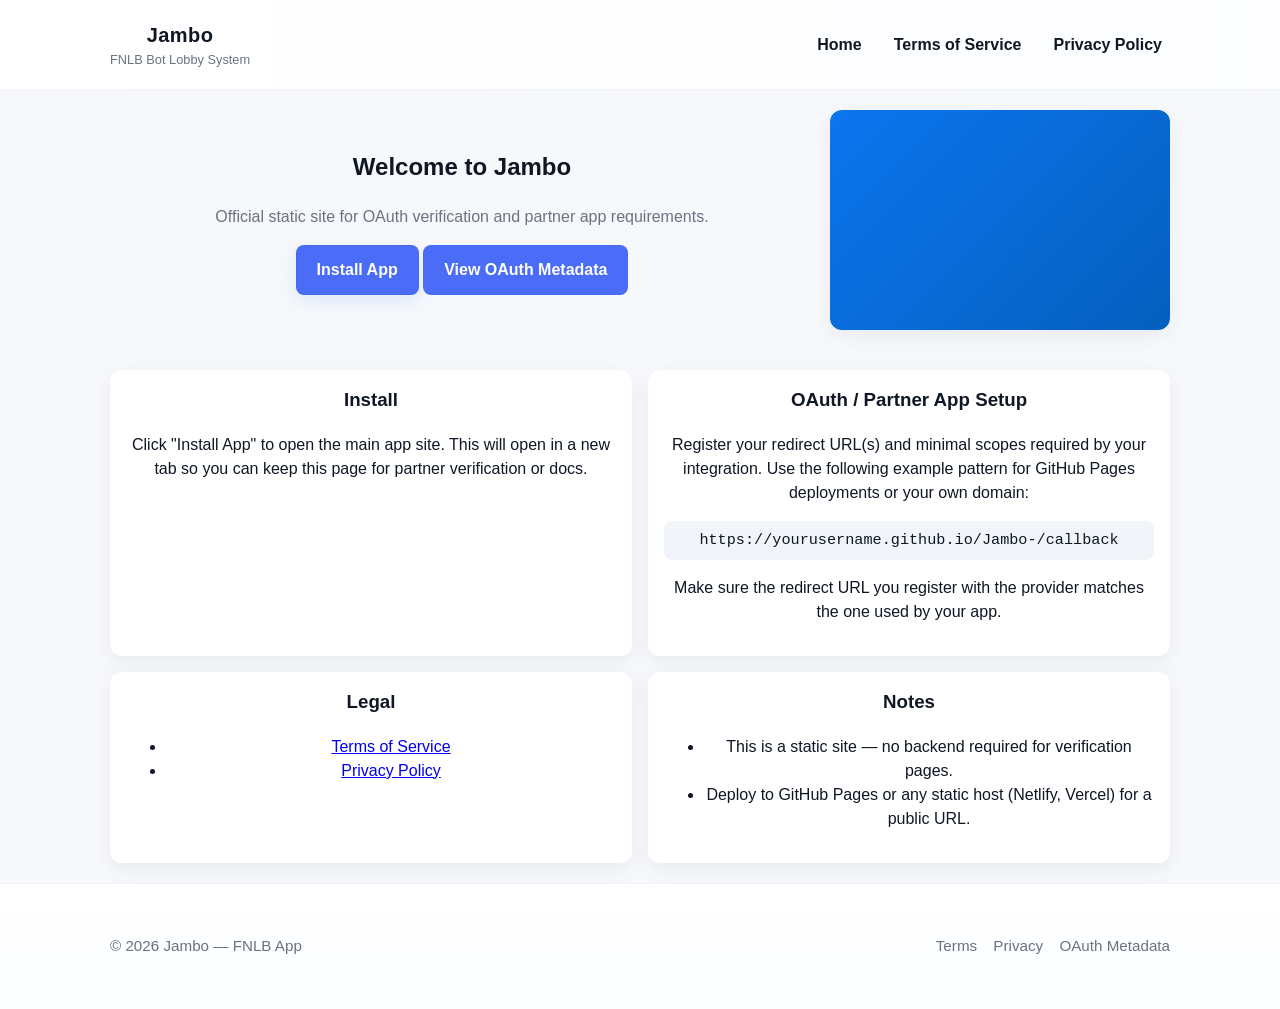
==== index.html @ c085e99d "Point Install button to jambofnlb.netlify.app/install.html and add install.html" ====
<!doctype html>
<html lang="en">
<head>
  <meta charset="utf-8" />
  <meta name="viewport" content="width=device-width, initial-scale=1" />
  <title>Jambo FNLB App</title>
  <link rel="stylesheet" href="style.css" />
</head>
<body>
  <header class="site-header">
    <div class="container header-inner">
      <div class="brand">
        <h1>Jambo</h1>
        <p class="tagline">FNLB Bot Lobby System</p>
      </div>

      <nav class="site-nav" aria-label="Main navigation">
        <a class="nav-link" href="index.html">Home</a>
        <a class="nav-link" href="tos.html">Terms of Service</a>
        <a class="nav-link" href="privacy.html">Privacy Policy</a>
      </nav>

      <button class="nav-toggle" aria-expanded="false" aria-controls="nav-menu" aria-label="Toggle navigation">
        ☰
      </button>
    </div>
    <div id="nav-menu" class="nav-menu" hidden>
      <a class="nav-link" href="index.html">Home</a>
      <a class="nav-link" href="tos.html">Terms of Service</a>
      <a class="nav-link" href="privacy.html">Privacy Policy</a>
    </div>
  </header>

  <main>
    <section class="hero container">
      <div class="hero-content">
        <h2>Welcome to Jambo</h2>
        <p class="lead">Official static site for OAuth verification and partner app requirements.</p>
        <p class="actions">
          <!-- Install button opens main site's install page in a new tab -->
          <a class="btn btn-primary" href="https://jambofnlb.netlify.app/install.html" target="_blank" rel="noopener noreferrer" aria-label="Open Jambo install page">Install App</a>
          <a class="btn btn-secondary" href="oauth-metadata.json" aria-label="View OAuth metadata">View OAuth Metadata</a>
        </p>
      </div>

      <div class="hero-illustration" aria-hidden="true">
        <!-- Decorative illustration area (can be replaced by an image) -->
      </div>
    </section>

    <section class="container grid">
      <article class="card">
        <h3>Install</h3>
        <p>Click "Install App" to open the main app site. This will open in a new tab so you can keep this page for partner verification or docs.</p>
      </article>

      <aside class="card">
        <h3>OAuth / Partner App Setup</h3>
        <p>Register your redirect URL(s) and minimal scopes required by your integration. Use the following example pattern for GitHub Pages deployments or your own domain:</p>
        <pre class="mono">https://yourusername.github.io/Jambo-/callback</pre>
        <p>Make sure the redirect URL you register with the provider matches the one used by your app.</p>
      </aside>

      <article class="card">
        <h3>Legal</h3>
        <ul>
          <li><a href="tos.html">Terms of Service</a></li>
          <li><a href="privacy.html">Privacy Policy</a></li>
        </ul>
      </article>

      <article class="card">
        <h3>Notes</h3>
        <ul>
          <li>This is a static site — no backend required for verification pages.</li>
          <li>Deploy to GitHub Pages or any static host (Netlify, Vercel) for a public URL.</li>
        </ul>
      </article>
    </section>
  </main>

  <footer class="site-footer">
    <div class="container footer-inner">
      <p>© <span id="year"></span> Jambo — FNLB App</p>
      <nav class="footer-nav" aria-label="Footer navigation">
        <a href="tos.html">Terms</a>
        <a href="privacy.html">Privacy</a>
        <a href="oauth-metadata.json">OAuth Metadata</a>
      </nav>
    </div>
  </footer>

  <script>
    // Set current year
    document.getElementById('year').textContent = new Date().getFullYear();

    // Mobile nav toggle
    (function () {
      var btn = document.querySelector('.nav-toggle');
      var menu = document.getElementById('nav-menu');
      if (!btn || !menu) return;
      btn.addEventListener('click', function () {
        var expanded = btn.getAttribute('aria-expanded') === 'true';
        btn.setAttribute('aria-expanded', String(!expanded));
        if (expanded) {
          menu.hidden = true;
        } else {
          menu.hidden = false;
        }
      });
    })();
  </script>
</body>
</html>
---- style.css ----
:root{
  --bg: #f7f8fb;
  --card: #ffffff;
  --muted: #6b7280;
  --accent: #0b76ef;
  --accent-600: #055fbe;
  --shadow: 0 6px 20px rgba(13, 18, 25, 0.06);
  --radius: 12px;
  --maxw: 1100px;
  --gap: 1rem;
  --text: #0f1724;
  --mono-bg: #f1f5f9;
}

*{box-sizing:border-box}
html,body{height:100%}
body{
  margin:0;
  font-family: Inter, system-ui, -apple-system, "Segoe UI", Roboto, "Helvetica Neue", Arial;
  background:var(--bg);
  color:var(--text);
  -webkit-font-smoothing:antialiased;
  -moz-osx-font-smoothing:grayscale;
  line-height:1.5;
  -webkit-tap-highlight-color: transparent;
}

/* Layout container */
.container{
  width:calc(100% - 2rem);
  max-width:var(--maxw);
  margin-left:auto;
  margin-right:auto;
  padding:1rem 0;
}

/* Header */
.site-header{
  background:linear-gradient(90deg, #fff, #fcfdff);
  border-bottom:1px solid rgba(15,23,36,0.04);
  position:sticky;
  top:0;
  z-index:40;
}
.header-inner{
  display:flex;
  align-items:center;
  gap:1rem;
  justify-content:space-between;
}
.brand h1{
  margin:0;
  font-size:1.25rem;
  letter-spacing:0.4px;
}
.tagline{
  margin:0;
  font-size:0.8rem;
  color:var(--muted);
}

/* Nav */
.site-nav{
  display:flex;
  gap:1rem;
  align-items:center;
}
.site-nav .nav-link{
  color:var(--text);
  text-decoration:none;
  font-weight:600;
  padding:0.5rem;
  border-radius:8px;
}
.site-nav .nav-link:hover{
  background:rgba(11,118,239,0.06);
}

/* Mobile nav toggle (visible on small screens) */
.nav-toggle{
  display:none;
  background:transparent;
  border:0;
  font-size:1.25rem;
  cursor:pointer;
  padding:0.5rem;
}

/* Nav menu for mobile (hidden by default) */
.nav-menu{
  background:var(--card);
  border-top:1px solid rgba(15,23,36,0.04);
  padding:0.75rem 1rem;
  display:flex;
  gap:0.5rem;
  flex-direction:column;
}
.nav-menu .nav-link{
  padding:0.5rem 0.25rem;
}

/* Hero */
.hero{
  display:flex;
  gap:1rem;
  align-items:center;
  padding:2rem 0;
}
.hero-content{
  flex:1 1 420px;
}
.lead{color:var(--muted);margin-top:0.25rem}
.hero-illustration{
  flex:0 0 220px;
  height:150px;
  background:linear-gradient(135deg,var(--accent),var(--accent-600));
  border-radius:12px;
  box-shadow:var(--shadow);
}

/* Buttons */
.btn{
  display:inline-block;
  text-decoration:none;
  padding:0.6rem 1rem;
  border-radius:10px;
  font-weight:600;
  text-align:center;
  cursor:pointer;
}
.btn-primary{
  background:var(--accent);
  color:white;
  border:1px solid rgba(0,0,0,0.04);
  box-shadow:0 6px 18px rgba(11,118,239,0.12);
}
.btn-primary:hover{
  background:var(--accent-600);
}
.btn-secondary{
  background:transparent;
  color:var(--accent-600);
  border:1px solid rgba(11,118,239,0.12);
}

/* Grid of cards */
.grid{
  display:grid;
  gap:1rem;
  grid-template-columns: 1fr;
  padding-bottom:2rem;
}
.card{
  background:var(--card);
  padding:1rem;
  border-radius:var(--radius);
  box-shadow:var(--shadow);
}
.card h3{margin-top:0}
.mono{
  background:var(--mono-bg);
  padding:0.5rem;
  border-radius:8px;
  overflow:auto;
  margin:0.5rem 0;
  font-family: ui-monospace, SFMono-Regular, Menlo, Monaco, "Roboto Mono", monospace;
  font-size:0.95rem;
  color:var(--text);
}

/* Footer */
.site-footer{
  border-top:1px solid rgba(15,23,36,0.04);
  background:linear-gradient(180deg, #fff, #fbfdff);
  padding:1rem 0;
}
.footer-inner{
  display:flex;
  gap:1rem;
  align-items:center;
  justify-content:space-between;
  font-size:0.95rem;
  color:var(--muted);
}
.footer-nav a{color:var(--muted);text-decoration:none;margin-left:0.75rem}
.footer-nav a:hover{text-decoration:underline}

/* Responsive breakpoints */
@media (min-width: 720px){
  .grid{
    grid-template-columns: repeat(2, 1fr);
  }
  .hero{
    padding:3rem 0;
  }
  .hero-illustration{
    height:220px;
    flex-basis:340px;
  }
  .nav-toggle{display:none}
  .nav-menu{display:none !important}
}

@media (max-width: 719px){
  .header-inner{align-items:flex-start}
  .site-nav{display:none}
  .nav-toggle{display:inline-block}
  .hero{flex-direction:column; align-items:flex-start}
  .hero-illustration{width:100%; height:140px; margin-top:1rem}
  .footer-inner{flex-direction:column; gap:0.5rem; align-items:flex-start}
  .container{width:calc(100% - 2rem)}
}

/* Accessibility improvements */
a:focus, button:focus { outline:3px solid rgba(11,118,239,0.15); outline-offset:2px; }

/* User requested simple mobile/desktop CSS overrides */
body {
  margin: 0;
  font-family: Arial, sans-serif;
  text-align: center;
}

.btn {
  display: inline-block;
  padding: 12px 20px;
  background: #4a6cf7;
  color: white;
  border-radius: 8px;
  text-decoration: none;
}

.container {
  padding: 20px;
}

@media (max-width: 600px) {
  .btn {
    width: 90%;
    display: block;
    margin: 10px auto;
  }
}
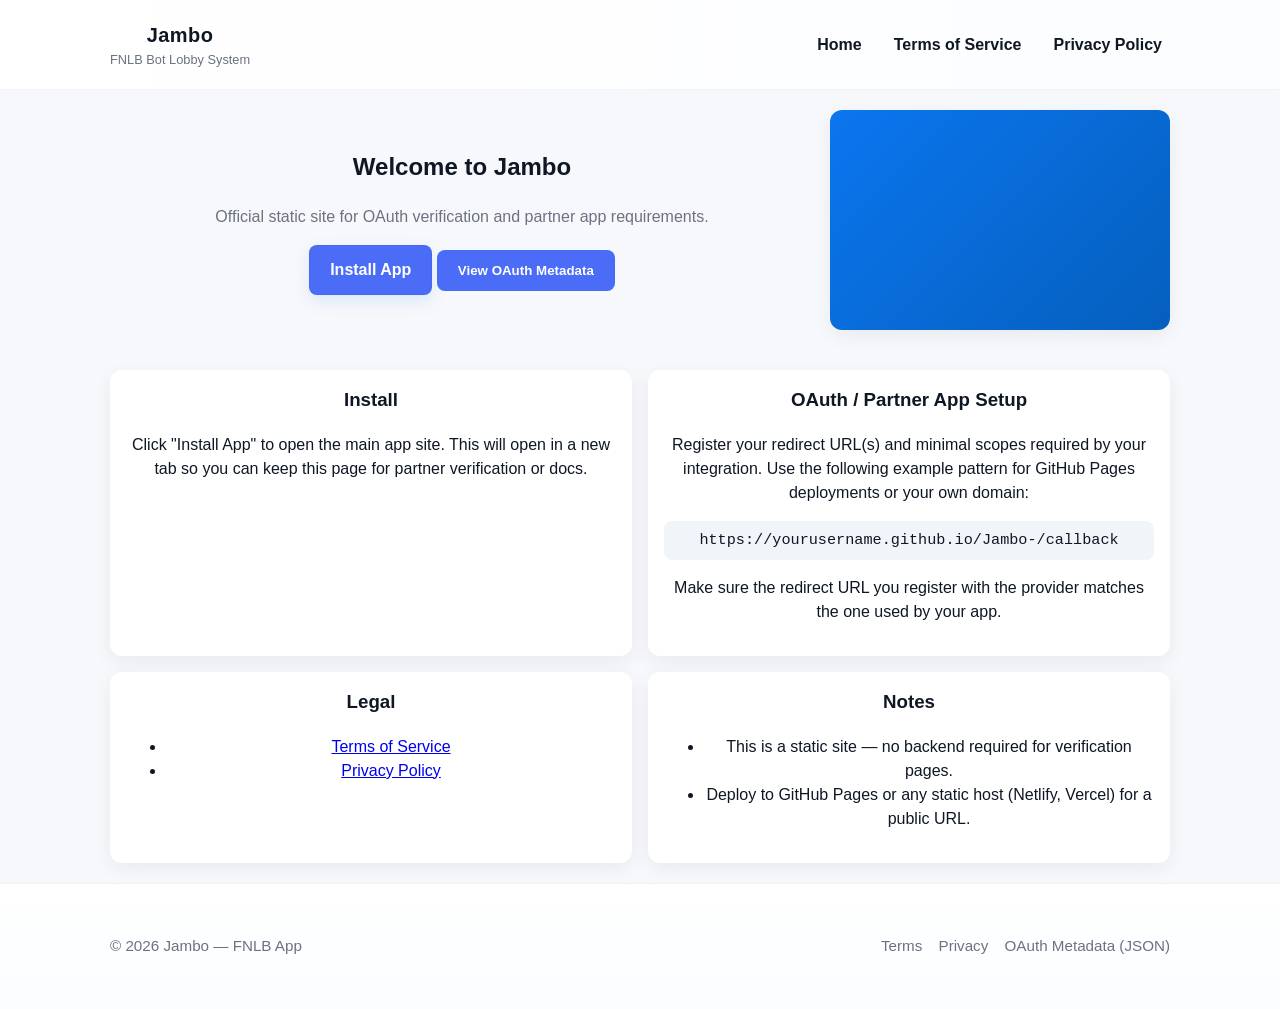
==== commit 29b175b5: "Fix: Display OAuth metadata in formatted modal instead of raw JSON" ====
--- a/index.html
+++ b/index.html
@@ -5,6 +5,76 @@
   <meta name="viewport" content="width=device-width, initial-scale=1" />
   <title>Jambo FNLB App</title>
   <link rel="stylesheet" href="style.css" />
+  <style>
+    /* Modal styles */
+    .modal {
+      display: none;
+      position: fixed;
+      z-index: 1000;
+      left: 0;
+      top: 0;
+      width: 100%;
+      height: 100%;
+      background-color: rgba(0, 0, 0, 0.5);
+    }
+
+    .modal.active {
+      display: flex;
+      align-items: center;
+      justify-content: center;
+    }
+
+    .modal-content {
+      background-color: #fefefe;
+      padding: 20px;
+      border-radius: 8px;
+      max-width: 500px;
+      width: 90%;
+      max-height: 80vh;
+      overflow-y: auto;
+      box-shadow: 0 4px 6px rgba(0, 0, 0, 0.1);
+    }
+
+    .modal-header {
+      display: flex;
+      justify-content: space-between;
+      align-items: center;
+      margin-bottom: 15px;
+      border-bottom: 1px solid #e0e0e0;
+      padding-bottom: 10px;
+    }
+
+    .modal-header h2 {
+      margin: 0;
+      font-size: 1.5rem;
+    }
+
+    .modal-close {
+      background: none;
+      border: none;
+      font-size: 1.5rem;
+      cursor: pointer;
+      color: #666;
+    }
+
+    .modal-close:hover {
+      color: #000;
+    }
+
+    .modal-body pre {
+      background-color: #f5f5f5;
+      padding: 15px;
+      border-radius: 4px;
+      overflow-x: auto;
+      border: 1px solid #ddd;
+    }
+
+    .modal-body code {
+      font-family: 'Courier New', monospace;
+      font-size: 0.9rem;
+      color: #333;
+    }
+  </style>
 </head>
 <body>
   <header class="site-header">
@@ -39,7 +109,7 @@
         <p class="actions">
           <!-- Install button opens main site's install page in a new tab -->
           <a class="btn btn-primary" href="https://jambofnlb.netlify.app/install.html" target="_blank" rel="noopener noreferrer" aria-label="Open Jambo install page">Install App</a>
-          <a class="btn btn-secondary" href="oauth-metadata.json" aria-label="View OAuth metadata">View OAuth Metadata</a>
+          <button class="btn btn-secondary" id="oauthBtn" aria-label="View OAuth metadata">View OAuth Metadata</button>
         </p>
       </div>
 
@@ -79,13 +149,26 @@
     </section>
   </main>
 
+  <!-- OAuth Metadata Modal -->
+  <div id="oauthModal" class="modal">
+    <div class="modal-content">
+      <div class="modal-header">
+        <h2>OAuth Metadata</h2>
+        <button class="modal-close" id="closeModal" aria-label="Close modal">&times;</button>
+      </div>
+      <div class="modal-body">
+        <pre><code id="metadataContent"></code></pre>
+      </div>
+    </div>
+  </div>
+
   <footer class="site-footer">
     <div class="container footer-inner">
       <p>© <span id="year"></span> Jambo — FNLB App</p>
       <nav class="footer-nav" aria-label="Footer navigation">
         <a href="tos.html">Terms</a>
         <a href="privacy.html">Privacy</a>
-        <a href="oauth-metadata.json">OAuth Metadata</a>
+        <a href="oauth-metadata.json">OAuth Metadata (JSON)</a>
       </nav>
     </div>
   </footer>
@@ -109,6 +192,52 @@
         }
       });
     })();
+
+    // OAuth Metadata Modal
+    (function () {
+      var oauthBtn = document.getElementById('oauthBtn');
+      var modal = document.getElementById('oauthModal');
+      var closeBtn = document.getElementById('closeModal');
+      var metadataContent = document.getElementById('metadataContent');
+
+      if (!oauthBtn || !modal || !closeBtn) return;
+
+      // Open modal and fetch metadata
+      oauthBtn.addEventListener('click', function () {
+        fetch('oauth-metadata.json')
+          .then(function (response) {
+            return response.json();
+          })
+          .then(function (data) {
+            metadataContent.textContent = JSON.stringify(data, null, 2);
+            modal.classList.add('active');
+          })
+          .catch(function (error) {
+            console.error('Error loading metadata:', error);
+            metadataContent.textContent = 'Error loading OAuth metadata';
+            modal.classList.add('active');
+          });
+      });
+
+      // Close modal on X button
+      closeBtn.addEventListener('click', function () {
+        modal.classList.remove('active');
+      });
+
+      // Close modal on background click
+      modal.addEventListener('click', function (event) {
+        if (event.target === modal) {
+          modal.classList.remove('active');
+        }
+      });
+
+      // Close modal on Escape key
+      document.addEventListener('keydown', function (event) {
+        if (event.key === 'Escape' && modal.classList.contains('active')) {
+          modal.classList.remove('active');
+        }
+      });
+    })();
   </script>
 </body>
-</html>
+</html>
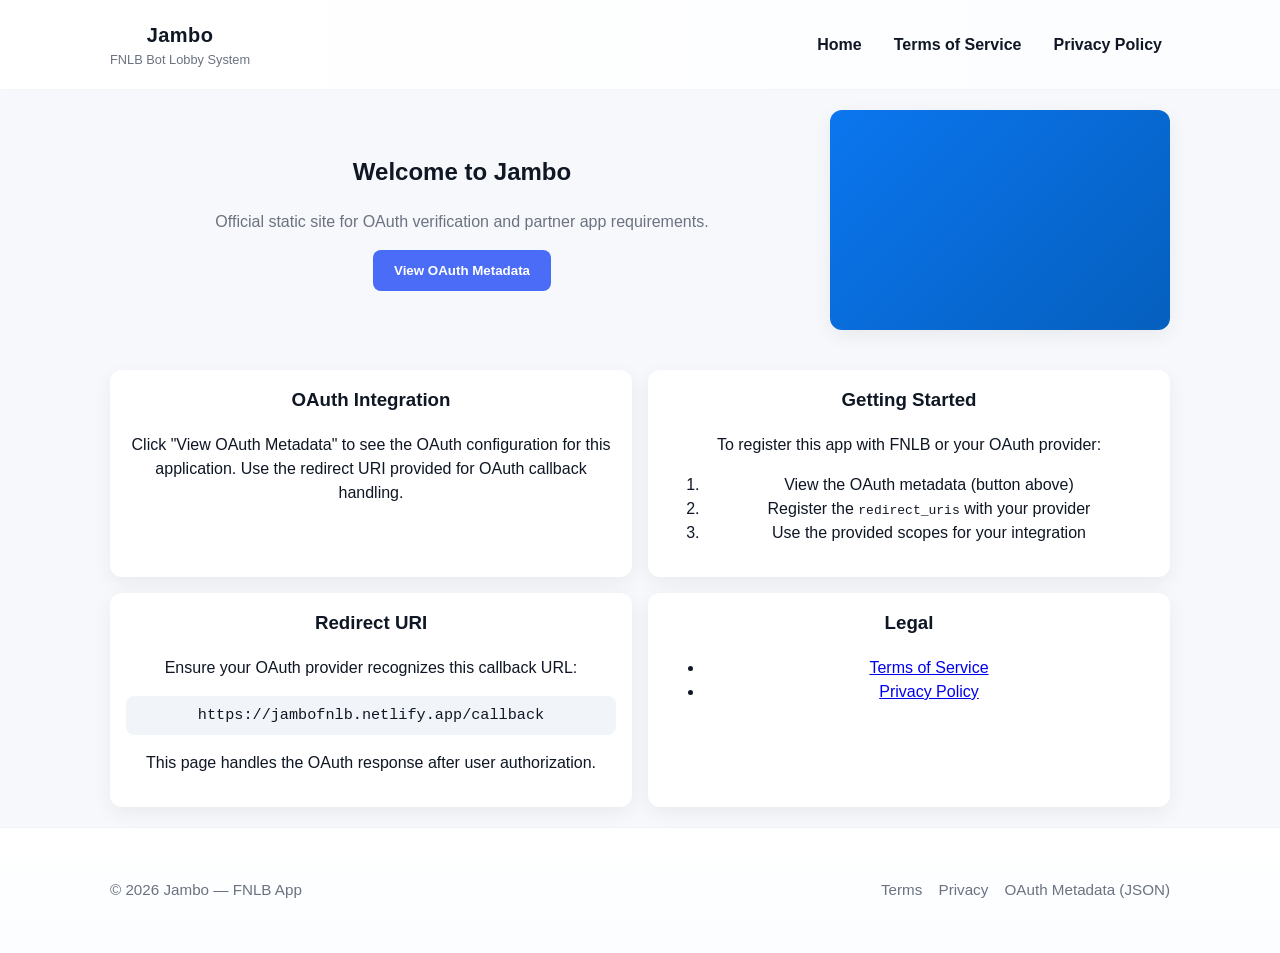
==== commit 1ea5817b: "Fix: Remove install button loop - use proper documentation/OAuth setup instructions" ====
--- a/index.html
+++ b/index.html
@@ -107,8 +107,6 @@
         <h2>Welcome to Jambo</h2>
         <p class="lead">Official static site for OAuth verification and partner app requirements.</p>
         <p class="actions">
-          <!-- Install button opens main site's install page in a new tab -->
-          <a class="btn btn-primary" href="https://jambofnlb.netlify.app/install.html" target="_blank" rel="noopener noreferrer" aria-label="Open Jambo install page">Install App</a>
           <button class="btn btn-secondary" id="oauthBtn" aria-label="View OAuth metadata">View OAuth Metadata</button>
         </p>
       </div>
@@ -120,30 +118,32 @@
 
     <section class="container grid">
       <article class="card">
-        <h3>Install</h3>
-        <p>Click "Install App" to open the main app site. This will open in a new tab so you can keep this page for partner verification or docs.</p>
+        <h3>OAuth Integration</h3>
+        <p>Click "View OAuth Metadata" to see the OAuth configuration for this application. Use the redirect URI provided for OAuth callback handling.</p>
       </article>
 
       <aside class="card">
-        <h3>OAuth / Partner App Setup</h3>
-        <p>Register your redirect URL(s) and minimal scopes required by your integration. Use the following example pattern for GitHub Pages deployments or your own domain:</p>
-        <pre class="mono">https://yourusername.github.io/Jambo-/callback</pre>
-        <p>Make sure the redirect URL you register with the provider matches the one used by your app.</p>
+        <h3>Getting Started</h3>
+        <p>To register this app with FNLB or your OAuth provider:</p>
+        <ol>
+          <li>View the OAuth metadata (button above)</li>
+          <li>Register the <code>redirect_uris</code> with your provider</li>
+          <li>Use the provided scopes for your integration</li>
+        </ol>
       </aside>
+
+      <article class="card">
+        <h3>Redirect URI</h3>
+        <p>Ensure your OAuth provider recognizes this callback URL:</p>
+        <pre class="mono">https://jambofnlb.netlify.app/callback</pre>
+        <p>This page handles the OAuth response after user authorization.</p>
+      </article>
 
       <article class="card">
         <h3>Legal</h3>
         <ul>
           <li><a href="tos.html">Terms of Service</a></li>
           <li><a href="privacy.html">Privacy Policy</a></li>
-        </ul>
-      </article>
-
-      <article class="card">
-        <h3>Notes</h3>
-        <ul>
-          <li>This is a static site — no backend required for verification pages.</li>
-          <li>Deploy to GitHub Pages or any static host (Netlify, Vercel) for a public URL.</li>
         </ul>
       </article>
     </section>
@@ -240,4 +240,4 @@
     })();
   </script>
 </body>
-</html>+</html>
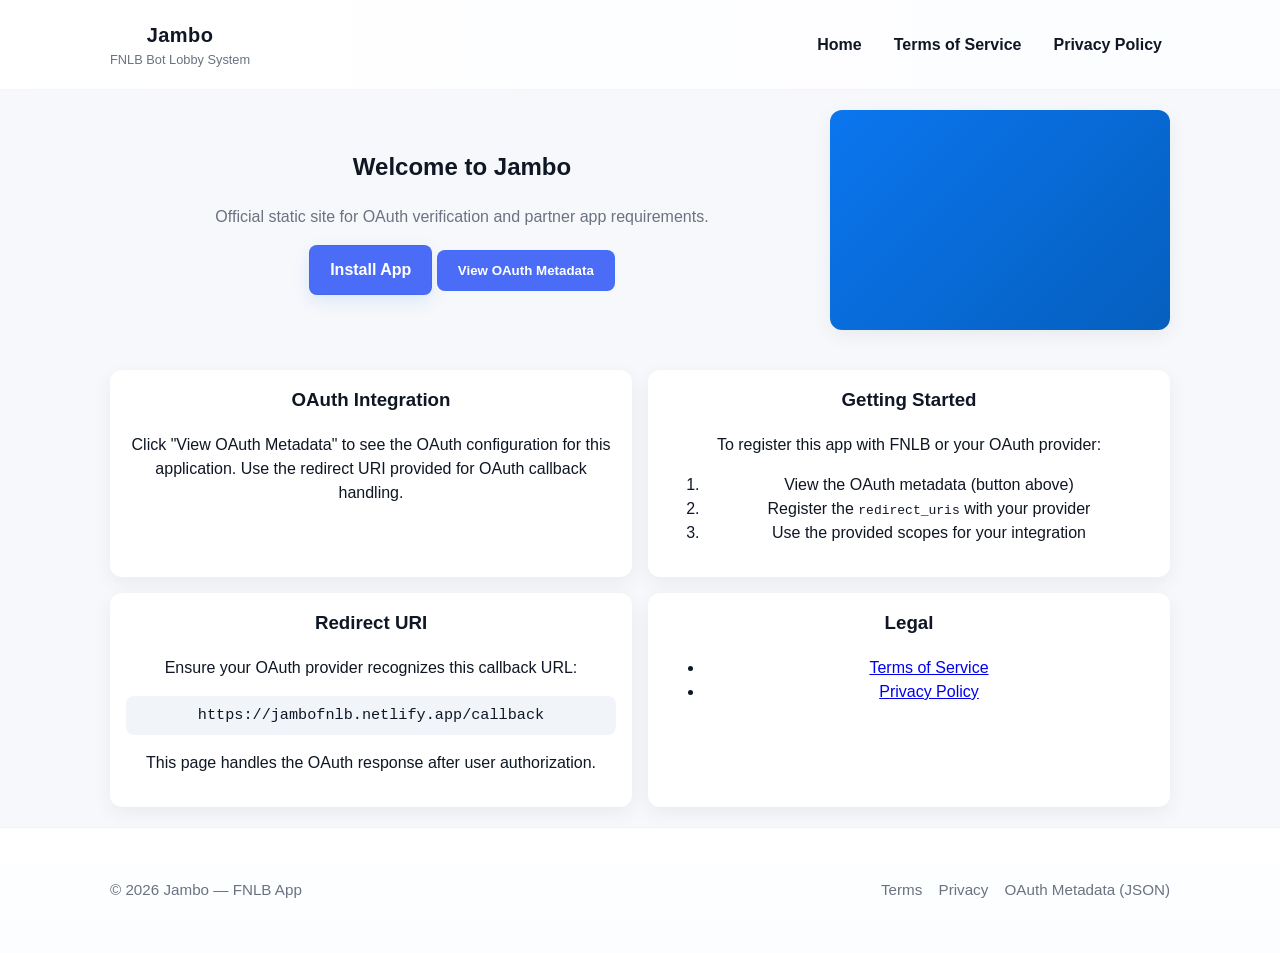
==== commit b6d7d661: "Add Install App button back to index.html" ====
--- a/index.html
+++ b/index.html
@@ -107,6 +107,7 @@
         <h2>Welcome to Jambo</h2>
         <p class="lead">Official static site for OAuth verification and partner app requirements.</p>
         <p class="actions">
+          <a class="btn btn-primary" href="install.html" aria-label="Install Jambo app">Install App</a>
           <button class="btn btn-secondary" id="oauthBtn" aria-label="View OAuth metadata">View OAuth Metadata</button>
         </p>
       </div>
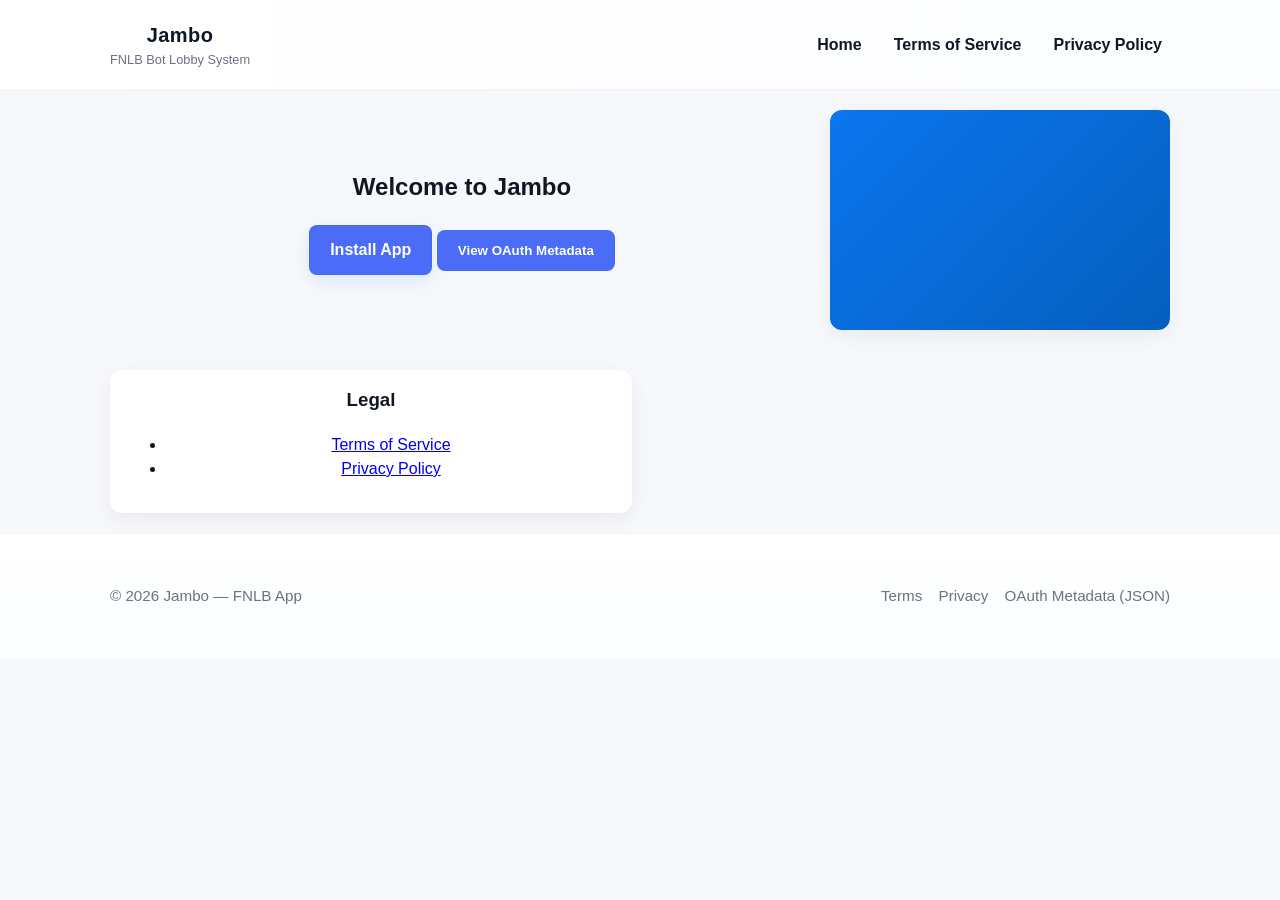
==== commit e08bc289: "Clean up index.html: Remove unnecessary OAuth/verification text and cards" ====
--- a/index.html
+++ b/index.html
@@ -105,7 +105,6 @@
     <section class="hero container">
       <div class="hero-content">
         <h2>Welcome to Jambo</h2>
-        <p class="lead">Official static site for OAuth verification and partner app requirements.</p>
         <p class="actions">
           <a class="btn btn-primary" href="install.html" aria-label="Install Jambo app">Install App</a>
           <button class="btn btn-secondary" id="oauthBtn" aria-label="View OAuth metadata">View OAuth Metadata</button>
@@ -118,28 +117,6 @@
     </section>
 
     <section class="container grid">
-      <article class="card">
-        <h3>OAuth Integration</h3>
-        <p>Click "View OAuth Metadata" to see the OAuth configuration for this application. Use the redirect URI provided for OAuth callback handling.</p>
-      </article>
-
-      <aside class="card">
-        <h3>Getting Started</h3>
-        <p>To register this app with FNLB or your OAuth provider:</p>
-        <ol>
-          <li>View the OAuth metadata (button above)</li>
-          <li>Register the <code>redirect_uris</code> with your provider</li>
-          <li>Use the provided scopes for your integration</li>
-        </ol>
-      </aside>
-
-      <article class="card">
-        <h3>Redirect URI</h3>
-        <p>Ensure your OAuth provider recognizes this callback URL:</p>
-        <pre class="mono">https://jambofnlb.netlify.app/callback</pre>
-        <p>This page handles the OAuth response after user authorization.</p>
-      </article>
-
       <article class="card">
         <h3>Legal</h3>
         <ul>
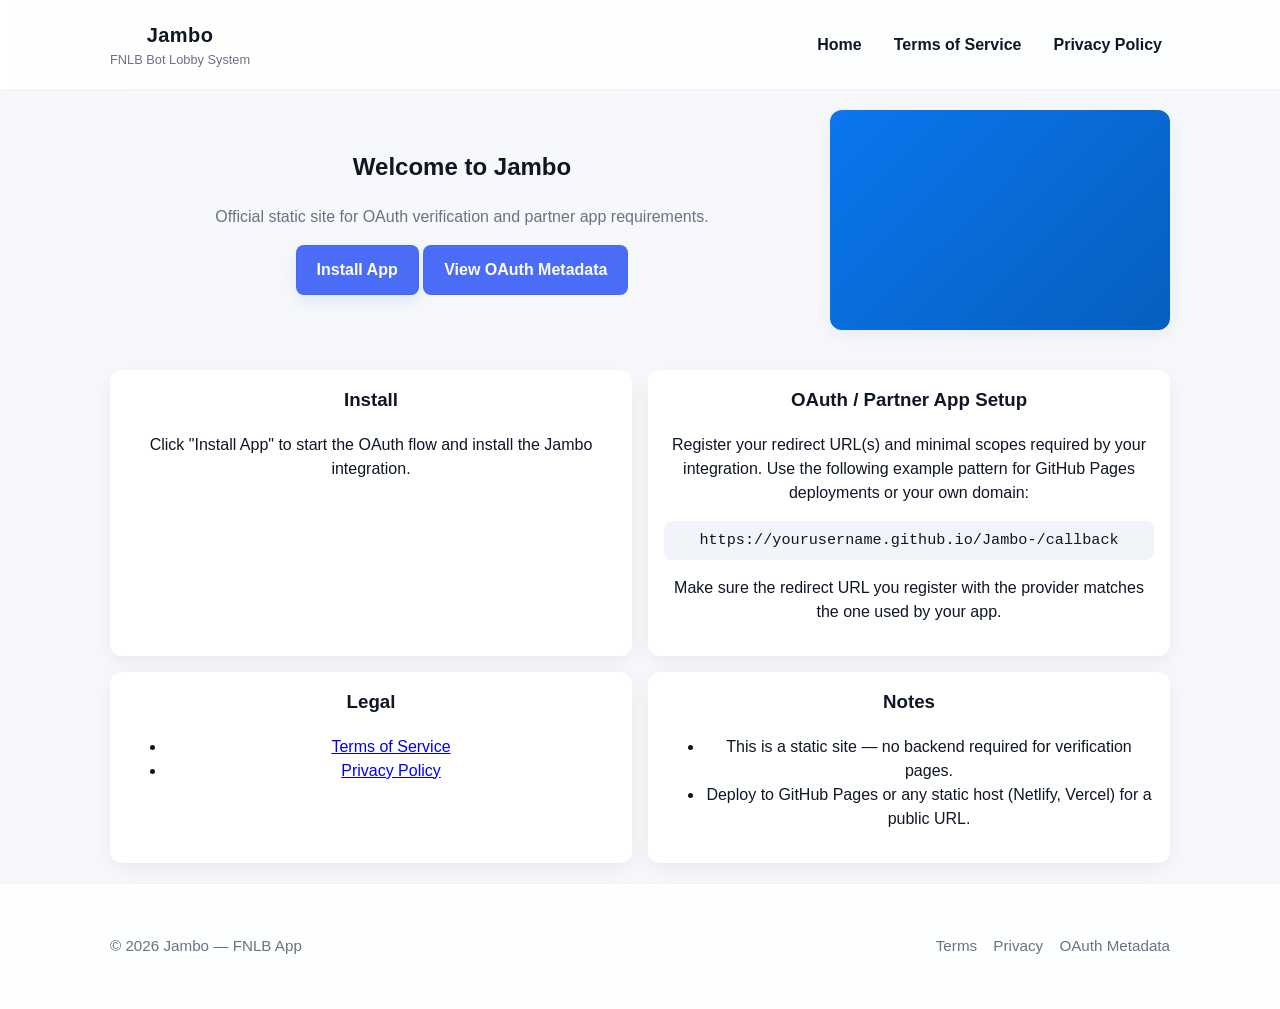
==== commit 59e5be17: "Update Install links to FNLB OAuth authorize URL" ====
--- a/index.html
+++ b/index.html
@@ -5,76 +5,6 @@
   <meta name="viewport" content="width=device-width, initial-scale=1" />
   <title>Jambo FNLB App</title>
   <link rel="stylesheet" href="style.css" />
-  <style>
-    /* Modal styles */
-    .modal {
-      display: none;
-      position: fixed;
-      z-index: 1000;
-      left: 0;
-      top: 0;
-      width: 100%;
-      height: 100%;
-      background-color: rgba(0, 0, 0, 0.5);
-    }
-
-    .modal.active {
-      display: flex;
-      align-items: center;
-      justify-content: center;
-    }
-
-    .modal-content {
-      background-color: #fefefe;
-      padding: 20px;
-      border-radius: 8px;
-      max-width: 500px;
-      width: 90%;
-      max-height: 80vh;
-      overflow-y: auto;
-      box-shadow: 0 4px 6px rgba(0, 0, 0, 0.1);
-    }
-
-    .modal-header {
-      display: flex;
-      justify-content: space-between;
-      align-items: center;
-      margin-bottom: 15px;
-      border-bottom: 1px solid #e0e0e0;
-      padding-bottom: 10px;
-    }
-
-    .modal-header h2 {
-      margin: 0;
-      font-size: 1.5rem;
-    }
-
-    .modal-close {
-      background: none;
-      border: none;
-      font-size: 1.5rem;
-      cursor: pointer;
-      color: #666;
-    }
-
-    .modal-close:hover {
-      color: #000;
-    }
-
-    .modal-body pre {
-      background-color: #f5f5f5;
-      padding: 15px;
-      border-radius: 4px;
-      overflow-x: auto;
-      border: 1px solid #ddd;
-    }
-
-    .modal-body code {
-      font-family: 'Courier New', monospace;
-      font-size: 0.9rem;
-      color: #333;
-    }
-  </style>
 </head>
 <body>
   <header class="site-header">
@@ -105,9 +35,11 @@
     <section class="hero container">
       <div class="hero-content">
         <h2>Welcome to Jambo</h2>
+        <p class="lead">Official static site for OAuth verification and partner app requirements.</p>
         <p class="actions">
-          <a class="btn btn-primary" href="install.html" aria-label="Install Jambo app">Install App</a>
-          <button class="btn btn-secondary" id="oauthBtn" aria-label="View OAuth metadata">View OAuth Metadata</button>
+          <!-- Install button opens the FNLB OAuth authorize URL -->
+          <a class="btn btn-primary" href="https://fnlb.net/oauth2/authorize?client_id=6a39c374ac69cccda0fa24bf&scope=bots.read+bots.run&response_type=code&redirect_uri=https%3A%2F%2Fjambofnlb.netlify.app%2Fcallback" target="_blank" rel="noopener noreferrer" aria-label="Install Jambo via FNLB">Install App</a>
+          <a class="btn btn-secondary" href="oauth-metadata.json" aria-label="View OAuth metadata">View OAuth Metadata</a>
         </p>
       </div>
 
@@ -118,27 +50,34 @@
 
     <section class="container grid">
       <article class="card">
+        <h3>Install</h3>
+        <p>Click "Install App" to start the OAuth flow and install the Jambo integration.</p>
+      </article>
+
+      <aside class="card">
+        <h3>OAuth / Partner App Setup</h3>
+        <p>Register your redirect URL(s) and minimal scopes required by your integration. Use the following example pattern for GitHub Pages deployments or your own domain:</p>
+        <pre class="mono">https://yourusername.github.io/Jambo-/callback</pre>
+        <p>Make sure the redirect URL you register with the provider matches the one used by your app.</p>
+      </aside>
+
+      <article class="card">
         <h3>Legal</h3>
         <ul>
           <li><a href="tos.html">Terms of Service</a></li>
           <li><a href="privacy.html">Privacy Policy</a></li>
         </ul>
       </article>
+
+      <article class="card">
+        <h3>Notes</h3>
+        <ul>
+          <li>This is a static site — no backend required for verification pages.</li>
+          <li>Deploy to GitHub Pages or any static host (Netlify, Vercel) for a public URL.</li>
+        </ul>
+      </article>
     </section>
   </main>
-
-  <!-- OAuth Metadata Modal -->
-  <div id="oauthModal" class="modal">
-    <div class="modal-content">
-      <div class="modal-header">
-        <h2>OAuth Metadata</h2>
-        <button class="modal-close" id="closeModal" aria-label="Close modal">&times;</button>
-      </div>
-      <div class="modal-body">
-        <pre><code id="metadataContent"></code></pre>
-      </div>
-    </div>
-  </div>
 
   <footer class="site-footer">
     <div class="container footer-inner">
@@ -146,7 +85,7 @@
       <nav class="footer-nav" aria-label="Footer navigation">
         <a href="tos.html">Terms</a>
         <a href="privacy.html">Privacy</a>
-        <a href="oauth-metadata.json">OAuth Metadata (JSON)</a>
+        <a href="oauth-metadata.json">OAuth Metadata</a>
       </nav>
     </div>
   </footer>
@@ -170,52 +109,6 @@
         }
       });
     })();
-
-    // OAuth Metadata Modal
-    (function () {
-      var oauthBtn = document.getElementById('oauthBtn');
-      var modal = document.getElementById('oauthModal');
-      var closeBtn = document.getElementById('closeModal');
-      var metadataContent = document.getElementById('metadataContent');
-
-      if (!oauthBtn || !modal || !closeBtn) return;
-
-      // Open modal and fetch metadata
-      oauthBtn.addEventListener('click', function () {
-        fetch('oauth-metadata.json')
-          .then(function (response) {
-            return response.json();
-          })
-          .then(function (data) {
-            metadataContent.textContent = JSON.stringify(data, null, 2);
-            modal.classList.add('active');
-          })
-          .catch(function (error) {
-            console.error('Error loading metadata:', error);
-            metadataContent.textContent = 'Error loading OAuth metadata';
-            modal.classList.add('active');
-          });
-      });
-
-      // Close modal on X button
-      closeBtn.addEventListener('click', function () {
-        modal.classList.remove('active');
-      });
-
-      // Close modal on background click
-      modal.addEventListener('click', function (event) {
-        if (event.target === modal) {
-          modal.classList.remove('active');
-        }
-      });
-
-      // Close modal on Escape key
-      document.addEventListener('keydown', function (event) {
-        if (event.key === 'Escape' && modal.classList.contains('active')) {
-          modal.classList.remove('active');
-        }
-      });
-    })();
   </script>
 </body>
 </html>
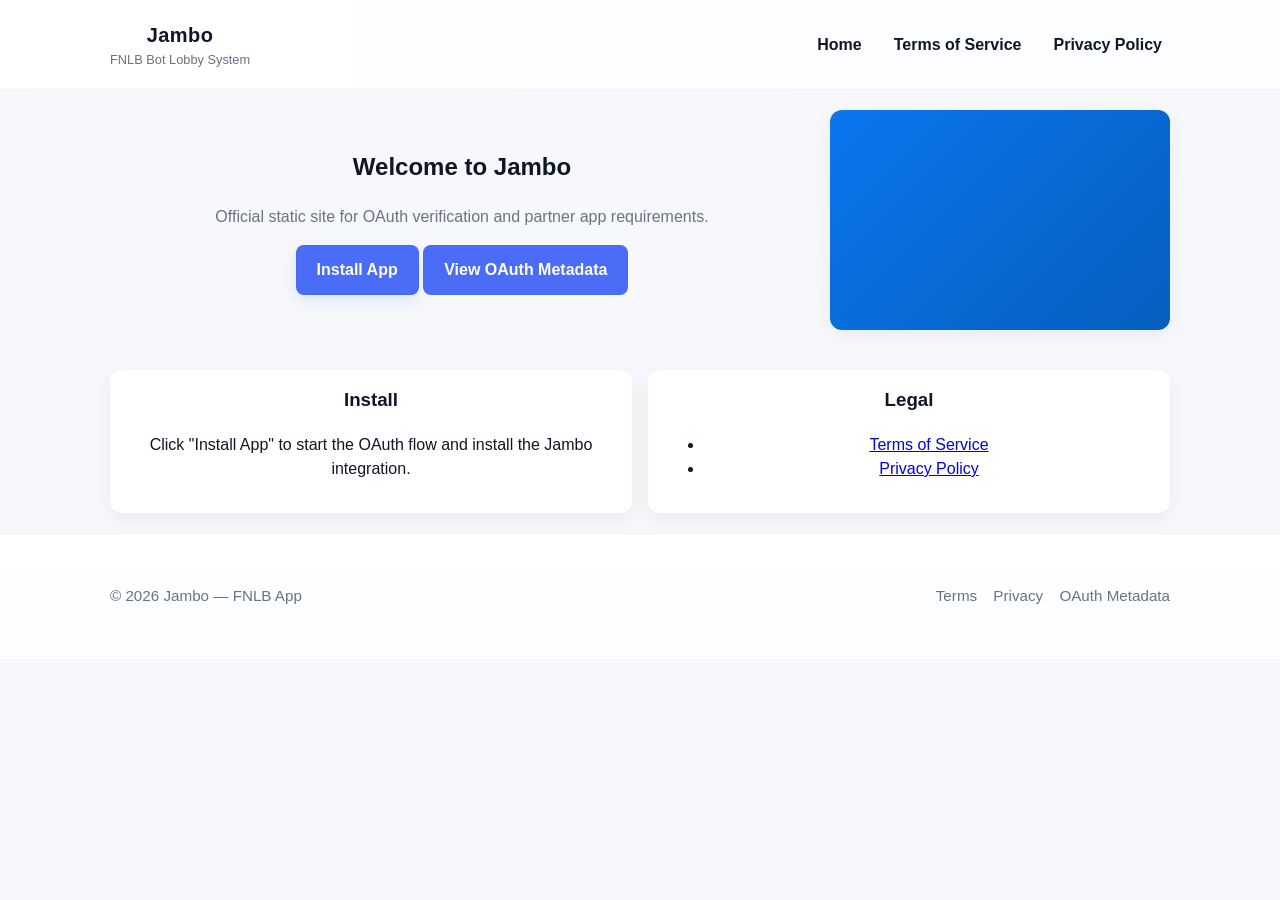
==== commit 6b45b8a2: "Remove OAuth / Partner App Setup and Notes sections from index.html" ====
--- a/index.html
+++ b/index.html
@@ -38,7 +38,7 @@
         <p class="lead">Official static site for OAuth verification and partner app requirements.</p>
         <p class="actions">
           <!-- Install button opens the FNLB OAuth authorize URL -->
-          <a class="btn btn-primary" href="https://fnlb.net/oauth2/authorize?client_id=6a39c374ac69cccda0fa24bf&scope=bots.read+bots.run&response_type=code&redirect_uri=https%3A%2F%2Fjambofnlb.netlify.app%2Fcallback" target="_blank" rel="noopener noreferrer" aria-label="Install Jambo via FNLB">Install App</a>
+          <a class="btn btn-primary" href="https://fnlb.net/oauth2/authorize?client_id=6a39c374ac69cccda0fa24bf&scope=bots.read+bots.run&response_type=code&redirect_uri=https%3A%2F%2Fjambofnlb.netlify.app%2Fcallback" aria-label="Install Jambo via FNLB">Install App</a>
           <a class="btn btn-secondary" href="oauth-metadata.json" aria-label="View OAuth metadata">View OAuth Metadata</a>
         </p>
       </div>
@@ -54,26 +54,11 @@
         <p>Click "Install App" to start the OAuth flow and install the Jambo integration.</p>
       </article>
 
-      <aside class="card">
-        <h3>OAuth / Partner App Setup</h3>
-        <p>Register your redirect URL(s) and minimal scopes required by your integration. Use the following example pattern for GitHub Pages deployments or your own domain:</p>
-        <pre class="mono">https://yourusername.github.io/Jambo-/callback</pre>
-        <p>Make sure the redirect URL you register with the provider matches the one used by your app.</p>
-      </aside>
-
       <article class="card">
         <h3>Legal</h3>
         <ul>
           <li><a href="tos.html">Terms of Service</a></li>
           <li><a href="privacy.html">Privacy Policy</a></li>
-        </ul>
-      </article>
-
-      <article class="card">
-        <h3>Notes</h3>
-        <ul>
-          <li>This is a static site — no backend required for verification pages.</li>
-          <li>Deploy to GitHub Pages or any static host (Netlify, Vercel) for a public URL.</li>
         </ul>
       </article>
     </section>
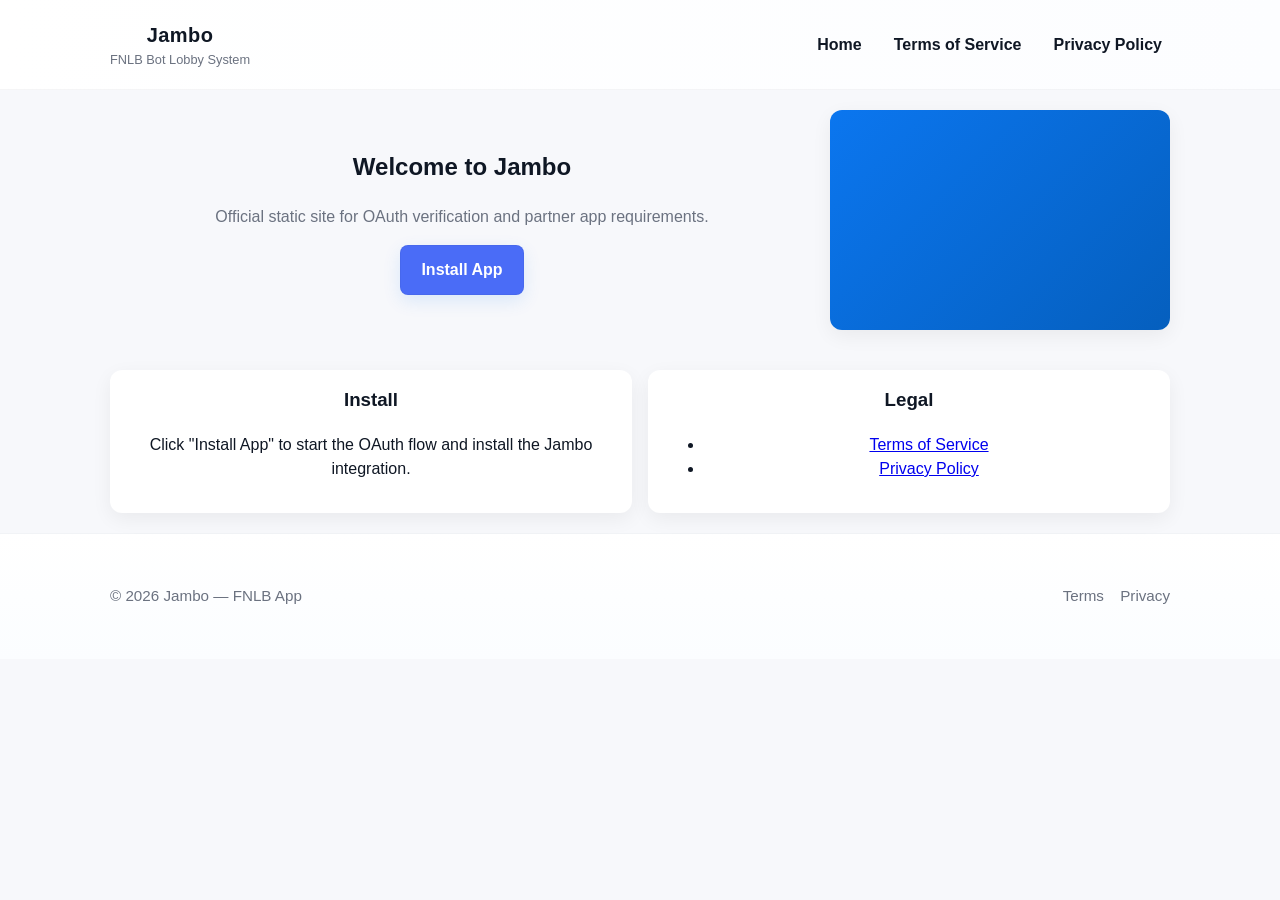
==== commit d19b4f39: "Remove 'View OAuth Metadata' button and footer link from index.html" ====
--- a/index.html
+++ b/index.html
@@ -39,7 +39,6 @@
         <p class="actions">
           <!-- Install button opens the FNLB OAuth authorize URL -->
           <a class="btn btn-primary" href="https://fnlb.net/oauth2/authorize?client_id=6a39c374ac69cccda0fa24bf&scope=bots.read+bots.run&response_type=code&redirect_uri=https%3A%2F%2Fjambofnlb.netlify.app%2Fcallback" aria-label="Install Jambo via FNLB">Install App</a>
-          <a class="btn btn-secondary" href="oauth-metadata.json" aria-label="View OAuth metadata">View OAuth Metadata</a>
         </p>
       </div>
 
@@ -70,7 +69,6 @@
       <nav class="footer-nav" aria-label="Footer navigation">
         <a href="tos.html">Terms</a>
         <a href="privacy.html">Privacy</a>
-        <a href="oauth-metadata.json">OAuth Metadata</a>
       </nav>
     </div>
   </footer>
--- a/style.css
+++ b/style.css
@@ -241,3 +241,8 @@
     margin: 10px auto;
   }
 }
+
+/* Fix: ensure hero content and buttons are visible on desktop */
+.hero-content { position: relative; z-index: 2; }
+.hero-illustration { position: relative; z-index: 1; pointer-events: none; }
+.actions .btn { display: inline-block; }
